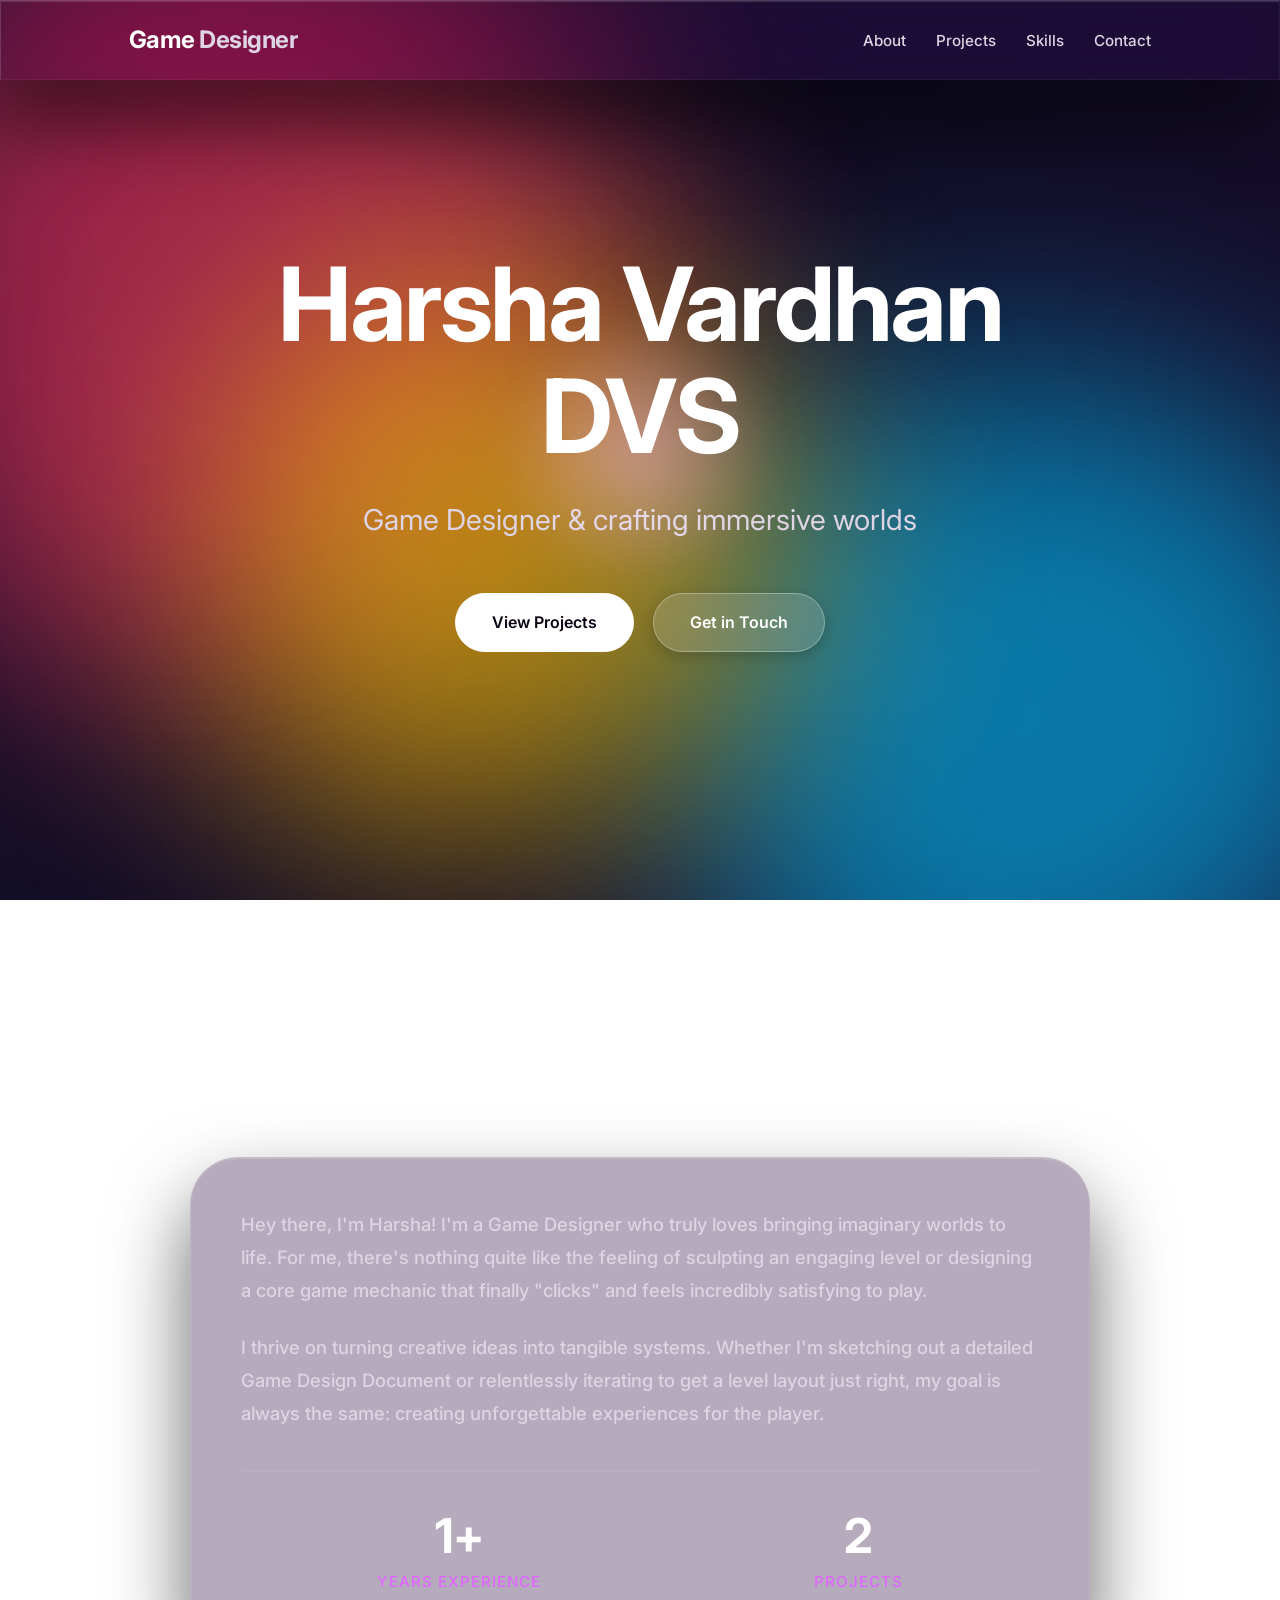
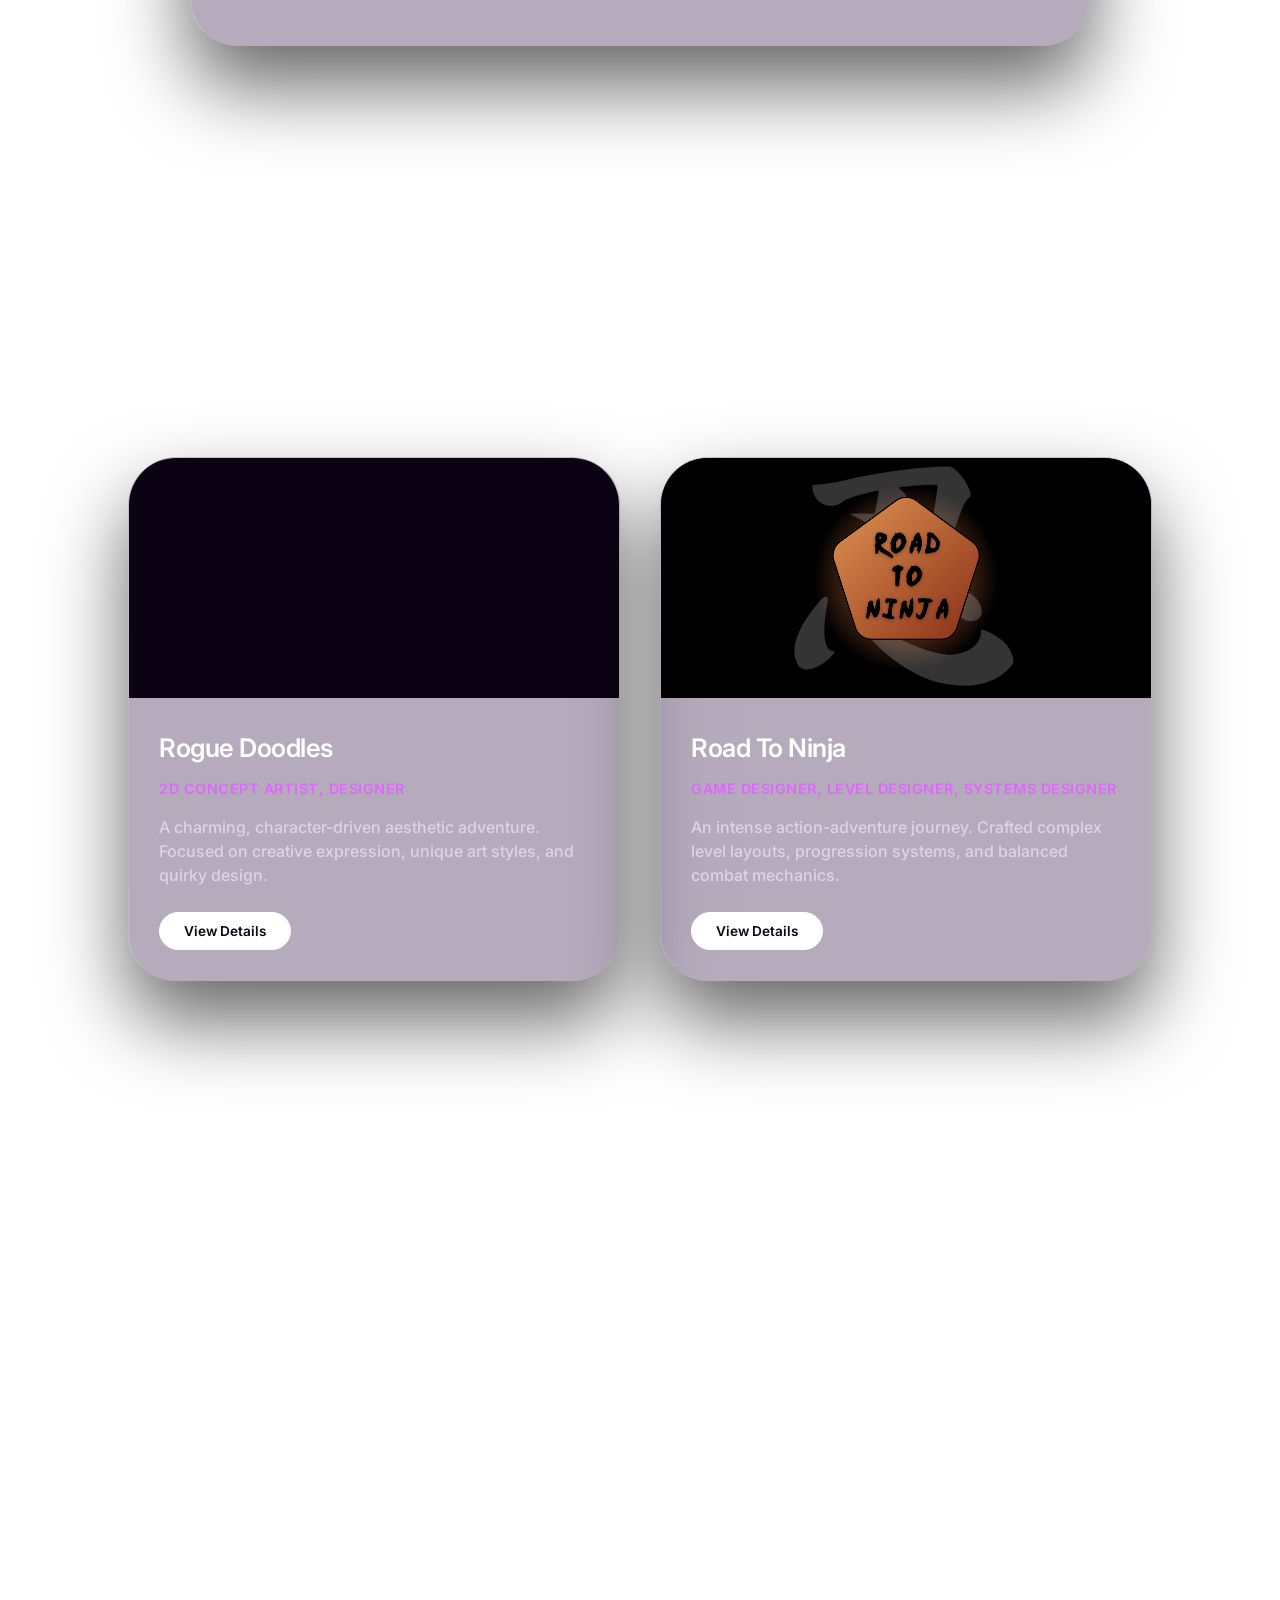
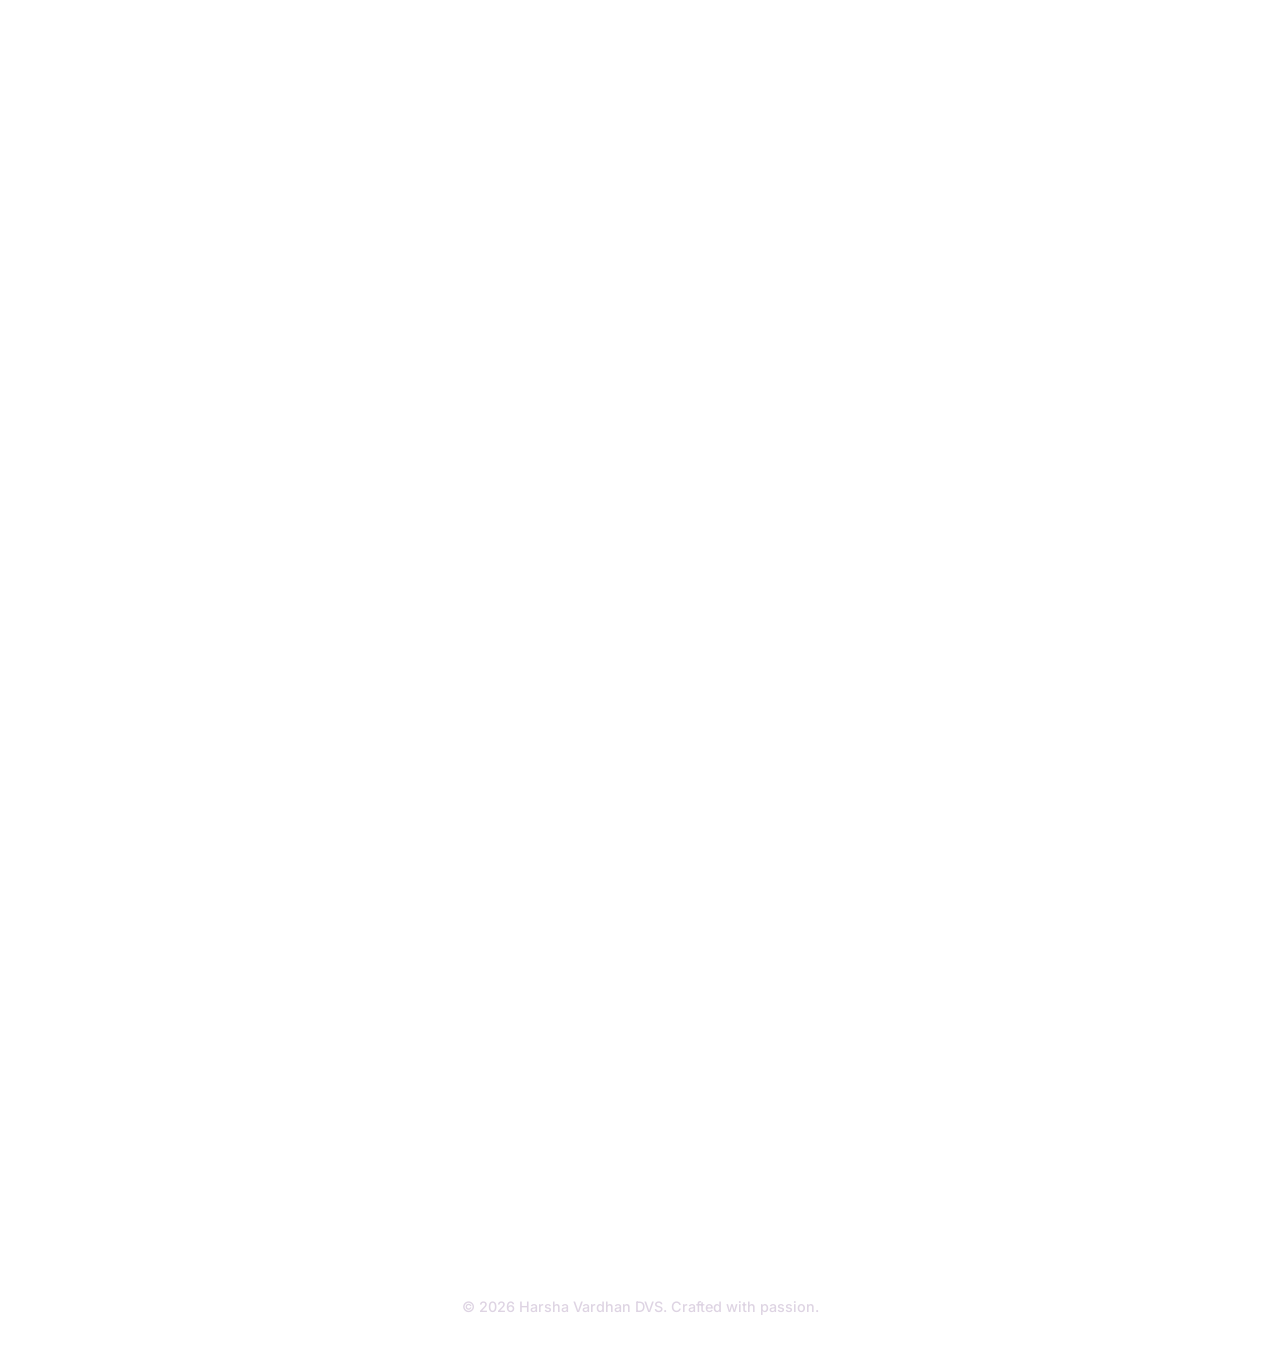
==== game-designer-portfolio/index.html @ 862de795 "Add files via upload" ====
<!DOCTYPE html>
<html lang="en">
<head>
    <meta charset="UTF-8">
    <meta name="viewport" content="width=device-width, initial-scale=1.0">
    <title>Harsha Vardhan DVS - Game Designer</title>
    <meta name="description" content="Professional portfolio of a Game Designer & Developer.">
    <!-- Clean minimal typography -->
    <link rel="preconnect" href="https://fonts.googleapis.com">
    <link rel="preconnect" href="https://fonts.gstatic.com" crossorigin>
    <link href="https://fonts.googleapis.com/css2?family=Inter:wght@200;300;400;500;600;700&display=swap" rel="stylesheet">
    <link rel="stylesheet" href="style.css">
</head>
<body>
    <!-- Minimal Background -->
    <div class="bg-abstract">
        <div class="blob blob-1"></div>
        <div class="blob blob-2"></div>
        <div class="blob blob-3"></div>
    </div>

    <!-- Navigation -->
    <nav class="navbar glass">
        <div class="nav-content">
            <a href="#" class="logo">Game<span> Designer</span></a>
            <ul class="nav-links">
                <li><a href="#about">About</a></li>
                <li><a href="#projects">Projects</a></li>
                <li><a href="#skills">Skills</a></li>
                <li><a href="#contact">Contact</a></li>
            </ul>
        </div>
    </nav>

    <!-- Main Content -->
    <main>
        <!-- Hero Section -->
        <section id="hero" class="hero-section">
            <div class="hero-content">
                <h1 class="title">Harsha Vardhan DVS</h1>
                <h2 class="subtitle">Game Designer &amp; crafting immersive worlds</h2>
                <div class="hero-cta">
                    <a href="#projects" class="btn btn-primary">View Projects</a>
                    <a href="#contact" class="btn btn-secondary">Get in Touch</a>
                </div>
            </div>
        </section>

        <!-- About Section -->
        <section id="about" class="about-section">
            <div class="about-container">
                <h2 class="section-title">About Me</h2>
                <div class="about-content glass reveal">
                    <p>Hey there, I'm Harsha! I'm a Game Designer who truly loves bringing imaginary worlds to life. For me, there's nothing quite like the feeling of sculpting an engaging level or designing a core game mechanic that finally "clicks" and feels incredibly satisfying to play.</p>
                    <p>I thrive on turning creative ideas into tangible systems. Whether I'm sketching out a detailed Game Design Document or relentlessly iterating to get a level layout just right, my goal is always the same: creating unforgettable experiences for the player.</p>
                    <div class="about-stats">
                        <div class="stat-item">
                            <span class="stat-number">1+</span>
                            <span class="stat-label">Years Experience</span>
                        </div>
                        <div class="stat-item">
                            <span class="stat-number">2</span>
                            <span class="stat-label">Projects</span>
                        </div>
                    </div>
                </div>
            </div>
        </section>

        <!-- Projects Section -->
        <section id="projects" class="projects-section">
            <h2 class="section-title">Featured Projects</h2>
            <div class="projects-grid">
                <!-- Project 1 -->
                <div class="project-card glass reveal">
                    <div class="project-img">
                        
                    </div>
                    <div class="project-info">
                        <h3>Rogue Doodles</h3>
                        <p class="project-role">2D Concept Artist, Designer</p>
                        <p class="project-desc">A charming, character-driven aesthetic adventure. Focused on creative expression, unique art styles, and quirky design.</p>
                        <button onclick="openModal('modal-rogue')" class="btn btn-primary btn-sm">View Details</button>
                    </div>
                </div>
                <!-- Project 2 -->
                <div class="project-card glass reveal" style="transition-delay: 0.1s;">
                    <div class="project-img">
                        <img src="assets/image.png" alt="Road To Ninja">
                    </div>
                    <div class="project-info">
                        <h3>Road To Ninja</h3>
                        <p class="project-role">Game Designer, Level Designer, Systems Designer</p>
                        <p class="project-desc">An intense action-adventure journey. Crafted complex level layouts, progression systems, and balanced combat mechanics.</p>
                        <button onclick="openModal('modal-ninja')" class="btn btn-primary btn-sm">View Details</button>
                    </div>
                </div>
                <!-- Project 3 -->
                <div class="project-card glass reveal" style="transition-delay: 0.2s;">
                    <div class="project-img">
                        <img src="assets/Roblox Images/Screenshot 2026-10-07 223259.png" alt="Roblox Platformer">
                    </div>
                    <div class="project-info">
                        <h3>Roblox Platformer</h3>
                        <p class="project-role">Game Designer, Level Designer</p>
                        <p class="project-desc">A fast-paced platforming experience crafted in Roblox Studio. Designed engaging obstacle courses and dynamic mechanics.</p>
                        <button onclick="openModal('modal-roblox')" class="btn btn-primary btn-sm">View Details</button>
                    </div>
                </div>
            </div>
        </section>

        <!-- Skills Section -->
        <section id="skills" class="skills-section">
            <h2 class="section-title reveal">Skills & Expertise</h2>
            <div class="skills-container">
                <div class="skills-category glass reveal" style="transition-delay: 0s;">
                    <h3>Game Engines</h3>
                    <ul class="skills-list">
                        <li>Unity 3D</li>
                        <li>Unreal Engine 5</li>
                    </ul>
                </div>
                <!-- Programming tab removed -->
                <div class="skills-category glass reveal" style="transition-delay: 0.1s;">
                    <h3>Design & Documentation</h3>
                    <ul class="skills-list">
                        <li>System Design</li>
                        <li>Level Design</li>
                        <li>Game Design Documents</li>
                    </ul>
                </div>
            </div>
        </section>

        <!-- Contact Section -->
        <section id="contact" class="contact-section">
            <div class="contact-container glass reveal">
                <h2 class="section-title">Let's Connect</h2>
                <p class="contact-text">Currently open for new opportunities to craft amazing games.</p>
                <a href="mailto:dvsharsha1024@gmail.com" class="btn btn-primary">Email Me</a>
                <a href="https://www.linkedin.com/in/harsha-vardhan-dvs-038a6a395" target="_blank" rel="noopener noreferrer" class="btn btn-secondary">LinkedIn</a>
            </div>
        </section>
        
    </main>
    <footer class="footer">
        <p>&copy; 2026 Harsha Vardhan DVS. Crafted with passion.</p>
    </footer>

    <!-- Modals -->
    <div id="modal-rogue" class="modal-overlay" onclick="closeModal(event, 'modal-rogue')">
        <div class="modal-content glass">
            <span class="close-btn" onclick="closeModal(event, 'modal-rogue')">&times;</span>
            <h2 class="section-title" style="margin-bottom: 20px;">Rogue Doodles</h2>
            <p class="project-role" style="text-align: center;">2D Concept Artist, Designer</p>
            <p class="modal-desc" style="text-align: center;">A deep dive into the creative process of Rogue Doodles. The art direction was focused on hand-drawn, sketch-like visuals combined with fluid 2D rigs. Here are some early concepts and placeholder environments.</p>
            <div class="gallery-wrapper">
                <button class="gallery-btn prev" onclick="scrollGallery(-1, this)">&lsaquo;</button>
                <div class="modal-gallery">
                    <img src="assets/Main Character.png" alt="Main Character">
                    <img src="assets/Balloon Enemy.png" alt="Balloon Enemy">
                    <img src="assets/Cursed Chalk Monster.png" alt="Cursed Chalk Monster">
                    <img src="assets/Sad Sand Castle Enemy.png" alt="Sad Sand Castle Enemy">
                    <img src="assets/Chalk Hand Gun.png" alt="Chalk Hand Gun">
                    <img src="assets/Ink Blob.png" alt="Ink Blob">
                    <img src="assets/Ink or Paint Brush.png" alt="Ink or Paint Brush">
                    <img src="assets/Mop Weapon.png" alt="Mop Weapon">
                    <img src="assets/Pencil Weapon.png" alt="Pencil Weapon">
                    <img src="assets/Large Experience Orb.png" alt="Large Experience Orb">
                    <img src="assets/Medium Experience Orb.png" alt="Medium Experience Orb">
                </div>
                <button class="gallery-btn next" onclick="scrollGallery(1, this)">&rsaquo;</button>
            </div>
        </div>
    </div>

    <div id="modal-ninja" class="modal-overlay" onclick="closeModal(event, 'modal-ninja')">
        <div class="modal-content glass">
            <span class="close-btn" onclick="closeModal(event, 'modal-ninja')">&times;</span>
            <h2 class="section-title" style="margin-bottom: 20px;">Road To Ninja</h2>
            <p class="project-role" style="text-align: center;">Game Designer, Level Designer, Systems Designer</p>
            <p class="modal-desc" style="text-align: center;">An intense action-adventure journey. Crafted complex level layouts, progression systems, and balanced combat mechanics. Level design prioritized vertical movement flow and dynamic enemy encounters.</p>
            <div class="gallery-wrapper">
                <button class="gallery-btn prev" onclick="scrollGallery(-1, this)">&lsaquo;</button>
                <div class="modal-gallery">
                    <img src="assets/Screenshot_2026-02-18_204250.png" alt="Screenshot 1">
                    <img src="assets/Screenshot_2026-02-18_204257.png" alt="Screenshot 2">
                    <img src="assets/Screenshot_2026-02-18_204302.png" alt="Screenshot 3">
                    <img src="assets/Screenshot_2026-02-18_204312.png" alt="Screenshot 4">
                    <img src="assets/Screenshot_2026-02-18_204314.png" alt="Screenshot 5">
                    <img src="assets/Screenshot_2026-02-18_204324.png" alt="Screenshot 6">
                    <img src="assets/Screenshot_2026-02-18_204332.png" alt="Screenshot 7">
                </div>
                <button class="gallery-btn next" onclick="scrollGallery(1, this)">&rsaquo;</button>
            </div>
        </div>
    </div>

    <div id="modal-roblox" class="modal-overlay" onclick="closeModal(event, 'modal-roblox')">
        <div class="modal-content glass">
            <span class="close-btn" onclick="closeModal(event, 'modal-roblox')">&times;</span>
            <h2 class="section-title" style="margin-bottom: 20px;">Roblox Platformer</h2>
            <p class="project-role" style="text-align: center;">Game Designer, Level Designer</p>
            <p class="modal-desc" style="text-align: center;">A fast-paced platforming experience crafted entirely within Roblox Studio. Detailed breakdown of level design, obstacle layout, and pacing to follow.</p>
            <div class="gallery-wrapper">
                <button class="gallery-btn prev" onclick="scrollGallery(-1, this)">&lsaquo;</button>
                <div class="modal-gallery">
                    <img src="assets/Roblox Images/Screenshot 2026-10-07 223259.png" alt="Roblox Screenshot 1">
                    <img src="assets/Roblox Images/Screenshot 2026-10-07 223746.png" alt="Roblox Screenshot 2">
                    <img src="assets/Roblox Images/Screenshot 2026-10-07 223837.png" alt="Roblox Screenshot 3">
                    <img src="assets/Roblox Images/Screenshot 2026-10-07 223959.png" alt="Roblox Screenshot 4">
                </div>
                <button class="gallery-btn next" onclick="scrollGallery(1, this)">&rsaquo;</button>
            </div>
        </div>
    </div>

    <script src="script.js"></script>
</body>
</html>
---- game-designer-portfolio/style.css ----
@charset "UTF-8";

/* style.css - VisionOS / iOS 26 Premium Glassmorphism */
:root {
    --bg-color: #0b0213;
    --text-main: #ffffff;
    --text-muted: #ded4e3;
    --apple-blue: #e066ff;
    
    /* Perfect iOS Glass Formula */
    --glass-bg: rgba(45, 15, 65, 0.35); 
    --glass-border: rgba(255, 255, 255, 0.15);
    --blur-val: blur(50px) saturate(180%);
    
    --font-heading: 'Inter', -apple-system, BlinkMacSystemFont, sans-serif;
    --font-body: 'Inter', -apple-system, BlinkMacSystemFont, sans-serif;
    
    /* Apple smooth interactive transition curve */
    --smooth-easing: cubic-bezier(0.16, 1, 0.3, 1); 
}

* {
    margin: 0;
    padding: 0;
    box-sizing: border-box;
}

html {
    scroll-behavior: smooth;
}

body {
    background-color: transparent;
    color: var(--text-main);
    font-family: var(--font-body);
    font-weight: 500;
    overflow-x: hidden;
    line-height: 1.6;
    font-size: 1.05rem;
}

/* Base purely black backdrop */
.bg-abstract {
    position: fixed;
    top: 0;
    left: 0;
    width: 100vw;
    height: 100vh;
    z-index: -2;
    overflow: hidden;
    background: linear-gradient(135deg, #0b1021 0%, #1a0b2e 100%);
}

/* Massive, vivid vibrant blobs so the frosted glass has something beautiful to refract */
.blob {
    position: absolute;
    filter: blur(120px);
    opacity: 0.6; 
    border-radius: 40% 60% 70% 30% / 40% 50% 60% 50%;
    animation: float 25s infinite alternate cubic-bezier(0.4, 0, 0.2, 1), morph 15s infinite ease-in-out;
    will-change: transform, border-radius; /* hardware acceleration for smoothness */
}

.blob-1 {
    width: 60vw;
    height: 60vw;
    background: #ff3366; /* Neon Pink */
    top: -10%;
    left: -10%;
}

.blob-2 {
    width: 55vw;
    height: 55vw;
    background: #00c3ff; /* Electric Blue */
    bottom: -20%;
    right: -10%;
    animation-delay: -5s;
}

.blob-3 {
    width: 45vw;
    height: 45vw;
    background: #ffcc00; /* Vibrant Yellow/Orange */
    top: 30%;
    left: 40%;
    transform: translateX(-50%);
    animation-delay: -10s;
}

@keyframes float {
    0% { transform: translate(0, 0) scale(1); }
    100% { transform: translate(60px, 60px) scale(1.1); }
}

@keyframes morph {
    0%, 100% { border-radius: 40% 60% 70% 30% / 40% 50% 60% 50%; }
    34% { border-radius: 70% 30% 50% 50% / 30% 30% 70% 70%; }
    67% { border-radius: 100% 60% 60% 100% / 100% 100% 60% 60%; }
}

/* iOS 26 Cursor Hover Glow */
/* It sits strictly beneath the glass to be refracted by the backdrop-filter */
.cursor-glow {
    position: fixed;
    top: -200px;
    left: -200px;
    width: 400px;
    height: 400px;
    background: radial-gradient(circle closest-side, rgba(238, 130, 238, 0.5), transparent 70%);
    border-radius: 50%;
    pointer-events: none;
    z-index: 999; 
    filter: blur(20px);
    will-change: transform;
    mix-blend-mode: screen;
}

/* Signature iOS 26 Glassmorphism utility */
.glass {
    background: var(--glass-bg);
    backdrop-filter: var(--blur-val);
    -webkit-backdrop-filter: var(--blur-val);
    border: 1px solid rgba(255, 255, 255, 0.1);
    border-top: 1px solid rgba(255, 255, 255, 0.2);
    border-left: 1px solid rgba(255, 255, 255, 0.15);
    border-right: 1px solid rgba(255, 255, 255, 0.05);
    border-bottom: 1px solid transparent;
    box-shadow: 0 40px 80px rgba(0, 0, 0, 0.6), 
                inset 0 1px 1px rgba(255, 255, 255, 0.15);
}

/* Typography & Layout */
section {
    min-height: 100vh;
    padding: 120px 10%;
    display: flex;
    align-items: center;
}

/* Navbar */
.navbar {
    position: fixed;
    top: 0;
    width: 100%;
    height: 80px;
    z-index: 100;
    display: flex;
    justify-content: center;
    border-bottom: 1px solid rgba(255, 255, 255, 0.05);
}

.nav-content {
    width: 80%;
    max-width: 1400px;
    display: flex;
    justify-content: space-between;
    align-items: center;
    height: 100%;
}

.logo {
    font-size: 1.5rem;
    font-weight: 700;
    color: var(--text-main);
    text-decoration: none;
    letter-spacing: -0.5px;
}

.logo span {
    color: var(--text-muted);
}

.nav-links {
    display: flex;
    list-style: none;
    gap: 30px;
}

.nav-links a {
    color: var(--text-muted);
    text-decoration: none;
    font-weight: 500;
    font-size: 0.95rem;
    transition: color 0.3s;
}

.nav-links a:hover {
    color: var(--text-main);
}

/* Hero Section */
.hero-section {
    justify-content: center;
    text-align: center;
    position: relative;
    flex-direction: column;
}

.hero-content {
    max-width: 800px;
    z-index: 2;
}

.title {
    font-size: clamp(3rem, 8vw, 6.5rem);
    font-weight: 700;
    color: var(--text-main);
    letter-spacing: -2.5px;
    line-height: 1.1;
    margin-bottom: 24px;
}

.subtitle {
    font-size: clamp(1.2rem, 3vw, 1.8rem);
    color: var(--text-muted);
    font-weight: 400;
    margin-bottom: 50px;
}

.btn {
    padding: 16px 36px;
    font-size: 1rem;
    font-family: inherit;
    font-weight: 600;
    text-decoration: none;
    border-radius: 40px; 
    transition: all 0.6s var(--smooth-easing);
    display: inline-block;
}

.btn-primary {
    background: #ffffff;
    color: #0b0213;
    border: 1px solid #ffffff;
}

.btn-primary:hover {
    background: #e2e2e2;
    transform: scale(1.05);
    box-shadow: 0 10px 20px rgba(255, 255, 255, 0.2);
}

.btn-secondary {
    background: rgba(255, 255, 255, 0.15);
    backdrop-filter: blur(20px);
    -webkit-backdrop-filter: blur(20px);
    color: var(--text-main);
    border: 1px solid rgba(255, 255, 255, 0.3);
    margin-left: 15px;
    box-shadow: 0 4px 15px rgba(0, 0, 0, 0.2);
}

.btn-secondary:hover {
    background: rgba(255, 255, 255, 0.25);
    transform: scale(1.05);
    border-color: rgba(255, 255, 255, 0.4);
    box-shadow: 0 8px 25px rgba(255, 255, 255, 0.15);
}

/* Section Titles */
.section-title {
    font-size: 3rem;
    font-weight: 700;
    margin-bottom: 60px;
    text-align: center;
    width: 100%;
    color: var(--text-main);
    letter-spacing: -1.5px;
}

/* About Section */
.about-section {
    flex-direction: column;
}

.about-container {
    max-width: 900px;
    width: 100%;
}

.about-content {
    padding: 50px;
    border-radius: 48px;
    font-size: 1.15rem;
    color: var(--text-muted);
    line-height: 1.8;
}

.about-content p {
    margin-bottom: 24px;
}

.about-stats {
    display: flex;
    justify-content: space-around;
    margin-top: 40px;
    padding-top: 40px;
    border-top: 1px solid rgba(255, 255, 255, 0.05);
}

.stat-item {
    display: flex;
    flex-direction: column;
    align-items: center;
}

.stat-number {
    font-size: 3rem;
    font-weight: 700;
    color: var(--text-main);
    letter-spacing: -1px;
    line-height: 1;
}

.stat-label {
    margin-top: 8px;
    font-size: 0.95rem;
    font-weight: 500;
    color: var(--apple-blue);
    text-transform: uppercase;
    letter-spacing: 1px;
}

/* Projects Section */
.projects-section {
    flex-direction: column;
    align-items: center;
}

.projects-grid {
    display: grid;
    grid-template-columns: repeat(auto-fit, minmax(320px, 1fr));
    gap: 40px;
    width: 100%;
    max-width: 1200px;
}

.project-card {
    border-radius: 48px; 
    overflow: hidden;
    transition: transform 0.6s var(--smooth-easing), 
                box-shadow 0.6s var(--smooth-easing), 
                border-color 0.6s var(--smooth-easing),
                background 0.6s var(--smooth-easing);
}

.project-card:hover {
    transform: scale(1.03) translateY(-6px);
    background: rgba(45, 15, 65, 0.6); 
    box-shadow: 0 40px 80px rgba(0, 0, 0, 0.8), 
                inset 0 1px 1px rgba(255, 255, 255, 0.25);
    border-color: rgba(255, 255, 255, 0.3);
}

.project-img {
    width: 100%;
    height: 240px;
    overflow: hidden;
    position: relative;
    background: var(--bg-color);
}

.project-img img {
    width: 100%;
    height: 100%;
    object-fit: cover;
    transition: transform 1s var(--smooth-easing);
    opacity: 0.95;
}

.project-card:hover .project-img img {
    transform: scale(1.08);
}

.project-info {
    padding: 30px;
}

.project-info h3 {
    font-size: 1.6rem;
    font-weight: 600;
    margin-bottom: 8px;
    letter-spacing: -0.5px;
}

.project-role {
    color: var(--apple-blue); 
    font-size: 0.9rem;
    font-weight: 600;
    margin-bottom: 15px;
    text-transform: uppercase;
    letter-spacing: 0.5px;
}

.project-desc {
    color: var(--text-muted); 
    font-size: 1rem;
    margin-bottom: 25px;
    line-height: 1.5;
}

.btn-sm {
    padding: 10px 24px;
    font-size: 0.85rem;
}

/* Skills Section */
.skills-section {
    flex-direction: column;
    min-height: auto;
    padding-bottom: 60px;
}

.skills-container {
    display: flex;
    justify-content: center;
    flex-wrap: wrap;
    gap: 30px;
    width: 100%;
    max-width: 1000px;
}

.skills-category {
    flex: 1;
    min-width: 280px;
    padding: 40px 30px;
    border-radius: 48px;
    text-align: center;
    transition: transform 0.6s var(--smooth-easing), 
                box-shadow 0.6s var(--smooth-easing),
                background 0.6s var(--smooth-easing),
                border-color 0.6s var(--smooth-easing);
}

.skills-category:hover {
    transform: scale(1.03) translateY(-6px);
    background: rgba(45, 15, 65, 0.6); 
    box-shadow: 0 40px 80px rgba(0, 0, 0, 0.8), 
                inset 0 1px 1px rgba(255, 255, 255, 0.25);
    border-color: rgba(255, 255, 255, 0.3);
}

.skills-category h3 {
    font-size: 1.3rem;
    font-weight: 600;
    color: var(--text-main);
    margin-bottom: 25px;
    letter-spacing: -0.5px;
}

.skills-list {
    list-style: none;
}

.skills-list li {
    font-size: 1.1rem;
    margin-bottom: 15px;
    color: var(--text-muted);
}

/* Contact Section & Footer */
.contact-section {
    justify-content: center;
    text-align: center;
    min-height: auto;
    padding-top: 60px;
}

.contact-container {
    padding: 60px;
    border-radius: 48px; 
    max-width: 600px;
    width: 100%;
    transition: transform 0.6s var(--smooth-easing), 
                box-shadow 0.6s var(--smooth-easing),
                background 0.6s var(--smooth-easing),
                border-color 0.6s var(--smooth-easing);
}

.contact-container:hover {
    transform: scale(1.03) translateY(-6px);
    background: rgba(45, 15, 65, 0.6); 
    box-shadow: 0 40px 80px rgba(0, 0, 0, 0.8), 
                inset 0 1px 1px rgba(255, 255, 255, 0.25);
    border-color: rgba(255, 255, 255, 0.3);
}

.contact-text {
    font-size: 1.25rem;
    margin-bottom: 40px;
    color: var(--text-muted);
}

.social-links {
    margin-top: 40px;
    display: flex;
    justify-content: center;
    gap: 20px;
}

.social-links a {
    color: var(--text-main);
    text-decoration: none;
    font-size: 1.1rem;
    font-weight: 500;
    letter-spacing: 0.5px;
    transition: color 0.3s ease;
}

.social-links a:hover {
    color: var(--apple-blue);
}

.footer {
    text-align: center;
    padding: 40px;
    border-top: 1px solid rgba(255, 255, 255, 0.05);
    background: transparent;
    color: var(--text-muted);
    font-size: 0.9rem;
}

/* Scroll Reveal Animations */
.reveal {
    opacity: 0;
    transform: translateY(50px) scale(0.96);
    transition: opacity 1s var(--smooth-easing), 
                transform 1s var(--smooth-easing);
}

.reveal.active {
    opacity: 1;
    transform: translateY(0) scale(1);
}

/* Modal Styling */
.modal-overlay {
    display: none;
    position: fixed;
    top: 0;
    left: 0;
    width: 100vw;
    height: 100vh;
    background: rgba(11, 2, 19, 0.7); /* dark overlay */
    backdrop-filter: blur(15px);
    -webkit-backdrop-filter: blur(15px);
    z-index: 2000;
    justify-content: center;
    align-items: center;
    opacity: 0;
    transition: opacity 0.4s var(--smooth-easing);
}

.modal-overlay.show {
    opacity: 1;
}

.modal-content {
    width: 90%;
    max-width: 900px;
    max-height: 90vh;
    overflow-y: auto;
    padding: 60px;
    border-radius: 48px;
    position: relative;
    transform: translateY(40px) scale(0.95);
    transition: transform 0.5s var(--smooth-easing);
}

.modal-overlay.show .modal-content {
    transform: translateY(0) scale(1);
}

.close-btn {
    position: absolute;
    top: 30px;
    right: 40px;
    font-size: 2.5rem;
    color: var(--text-muted);
    cursor: pointer;
    transition: color 0.3s;
    line-height: 1;
}

.close-btn:hover {
    color: var(--text-main);
}

.modal-desc {
    font-size: 1.15rem;
    color: var(--text-muted);
    line-height: 1.8;
    margin-bottom: 40px;
}

.gallery-wrapper {
    position: relative;
    width: 100%;
    display: flex;
    align-items: center;
}

.gallery-btn {
    position: absolute;
    top: 50%;
    transform: translateY(-50%);
    background: rgba(45, 15, 65, 0.6);
    backdrop-filter: blur(10px);
    border: 1px solid rgba(255, 255, 255, 0.2);
    color: var(--text-main);
    font-size: 2rem;
    width: 50px;
    height: 50px;
    border-radius: 50%;
    display: flex;
    justify-content: center;
    align-items: center;
    cursor: pointer;
    z-index: 10;
    transition: all 0.3s var(--smooth-easing);
    box-shadow: 0 10px 20px rgba(0, 0, 0, 0.5);
    line-height: 0;
    padding-bottom: 5px; /* centers the arrow character visually */
}

.gallery-btn:hover {
    background: rgba(255, 255, 255, 0.1);
    transform: translateY(-50%) scale(1.1);
}

.gallery-btn.prev {
    left: -25px;
}

.gallery-btn.next {
    right: -25px;
}

.modal-gallery {
    display: flex;
    overflow-x: auto;
    scroll-snap-type: x mandatory;
    scroll-behavior: smooth;
    gap: 20px;
    padding: 10px 0 20px 0; /* extra padding to not cut off shadows */
    width: 100%;
    -ms-overflow-style: none; /* IE and Edge */
    scrollbar-width: none; /* Hide standard Firefox scrollbar for cleaner look */
}

.modal-gallery::-webkit-scrollbar {
    display: none; /* Hide webkit scrollbar for a much cleaner look now that we have buttons */
}

.modal-gallery img {
    flex: 0 0 50%; /* Make images somewhat smaller (50% of container instead of 80%) */
    max-width: 400px;
    scroll-snap-align: center;
    border-radius: 20px;
    border: 1px solid rgba(255, 255, 255, 0.1);
    box-shadow: 0 10px 30px rgba(0,0,0,0.4);
    object-fit: contain;
    background: rgba(0, 0, 0, 0.2); /* Makes the non-image space look nice instead of transparent */
    aspect-ratio: 16/9;
    transition: transform 0.5s var(--smooth-easing);
}

.modal-gallery img:hover {
    transform: scale(1.02);
}

@media (max-width: 768px) {
    .nav-links {
        display: none;
    }
    .hero-section {
        flex-direction: column;
        justify-content: center;
        text-align: center;
    }
    .btn-secondary {
        margin-left: 0;
        margin-top: 15px;
    }
}
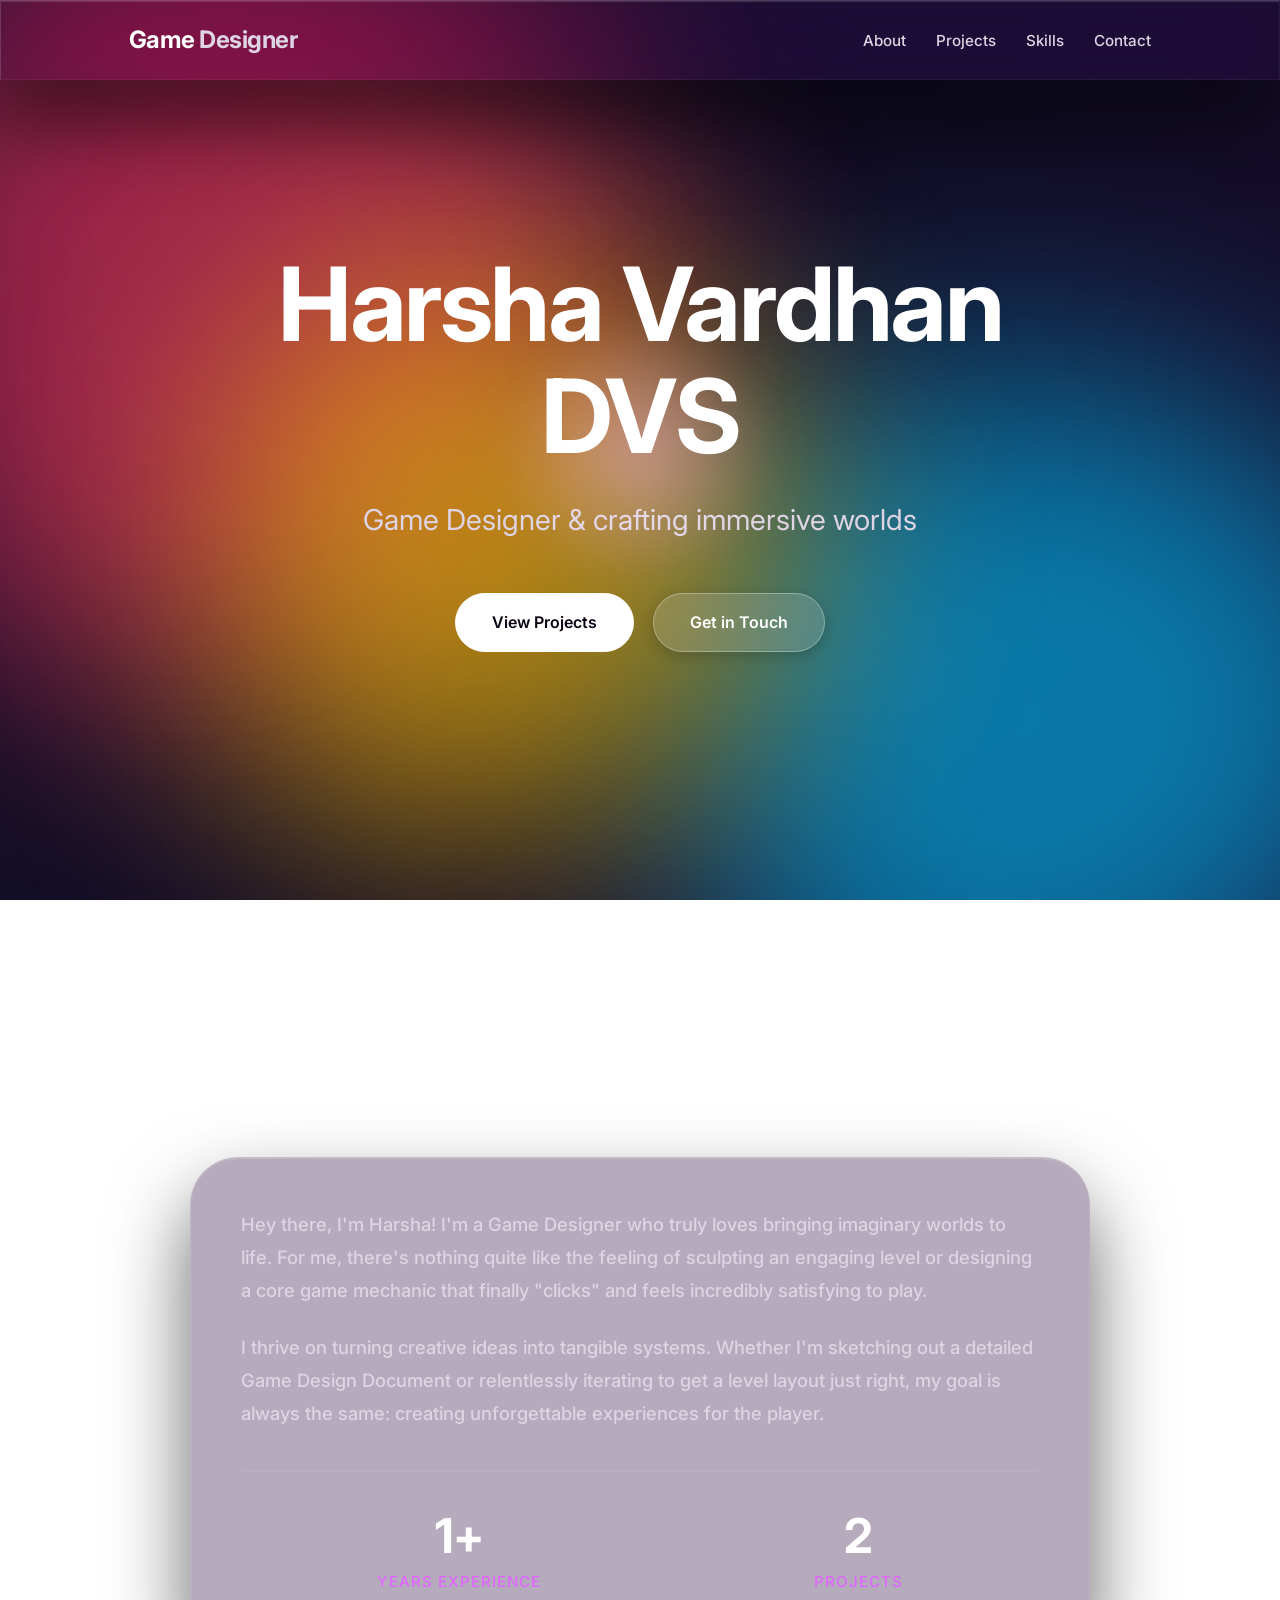
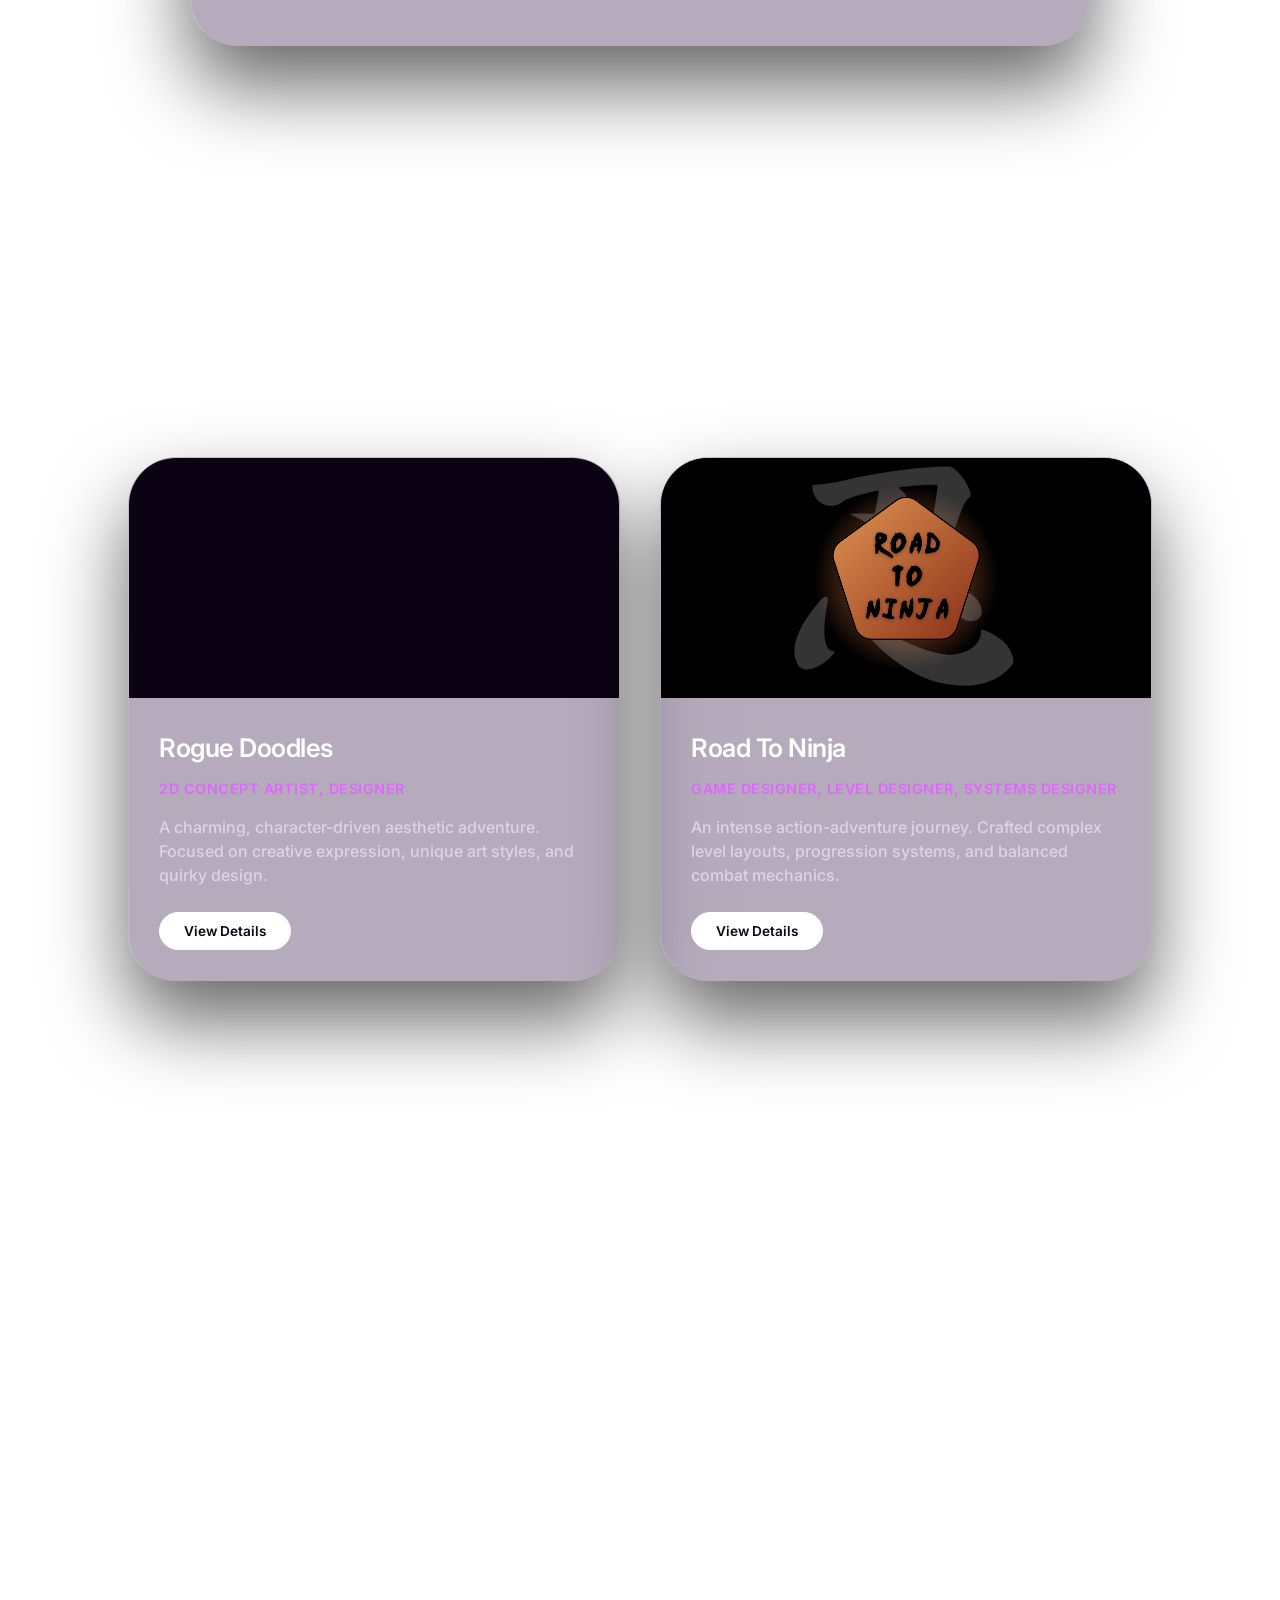
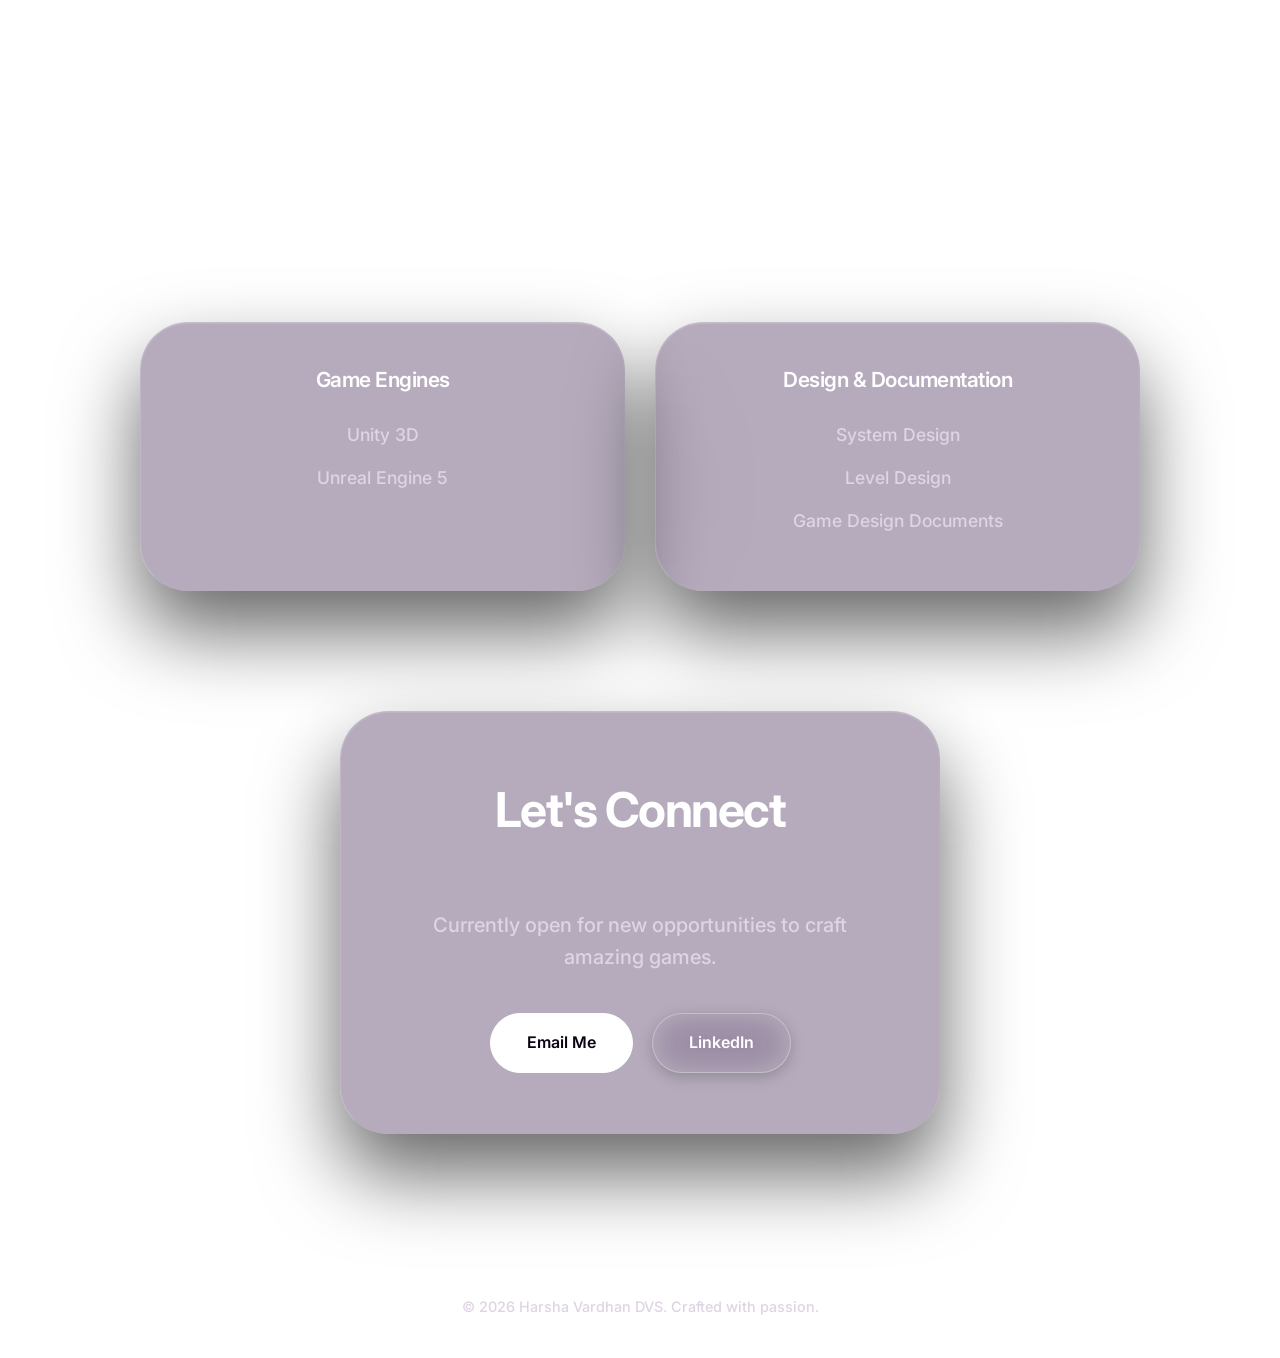
==== commit d6a978d9: "Add files via upload" ====
--- a/game-designer-portfolio/index.html
+++ b/game-designer-portfolio/index.html
@@ -98,7 +98,7 @@
                 <!-- Project 3 -->
                 <div class="project-card glass reveal" style="transition-delay: 0.2s;">
                     <div class="project-img">
-                        <img src="assets/Roblox Images/Screenshot 2026-10-07 223259.png" alt="Roblox Platformer">
+                        <img src="assets/Roblox%20Images/Screenshot%202026-10-07%20223259.png" alt="Roblox Platformer">
                     </div>
                     <div class="project-info">
                         <h3>Roblox Platformer</h3>
@@ -206,10 +206,10 @@
             <div class="gallery-wrapper">
                 <button class="gallery-btn prev" onclick="scrollGallery(-1, this)">&lsaquo;</button>
                 <div class="modal-gallery">
-                    <img src="assets/Roblox Images/Screenshot 2026-10-07 223259.png" alt="Roblox Screenshot 1">
-                    <img src="assets/Roblox Images/Screenshot 2026-10-07 223746.png" alt="Roblox Screenshot 2">
-                    <img src="assets/Roblox Images/Screenshot 2026-10-07 223837.png" alt="Roblox Screenshot 3">
-                    <img src="assets/Roblox Images/Screenshot 2026-10-07 223959.png" alt="Roblox Screenshot 4">
+                    <img src="assets/Roblox%20Images/Screenshot%202026-10-07%20223259.png" alt="Roblox Screenshot 1">
+                    <img src="assets/Roblox%20Images/Screenshot%202026-10-07%20223746.png" alt="Roblox Screenshot 2">
+                    <img src="assets/Roblox%20Images/Screenshot%202026-10-07%20223837.png" alt="Roblox Screenshot 3">
+                    <img src="assets/Roblox%20Images/Screenshot%202026-10-07%20223959.png" alt="Roblox Screenshot 4">
                 </div>
                 <button class="gallery-btn next" onclick="scrollGallery(1, this)">&rsaquo;</button>
             </div>
